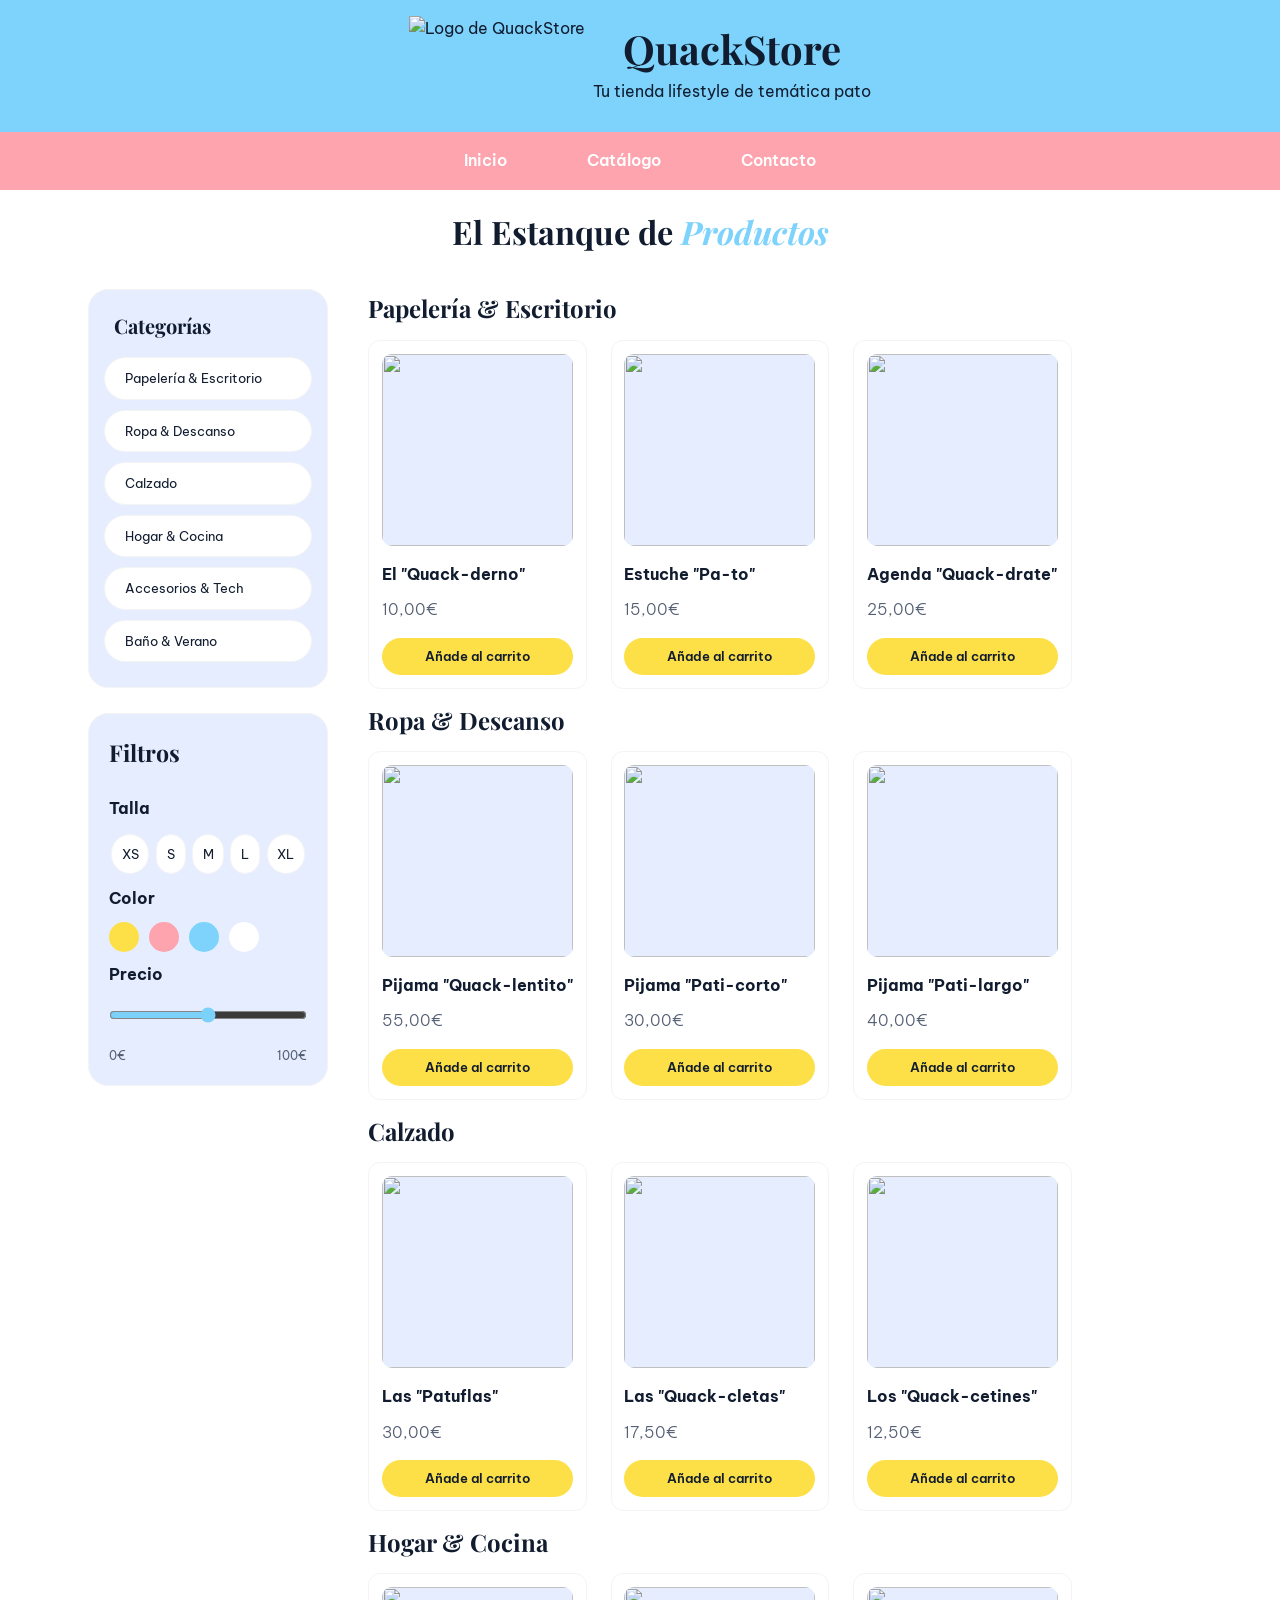
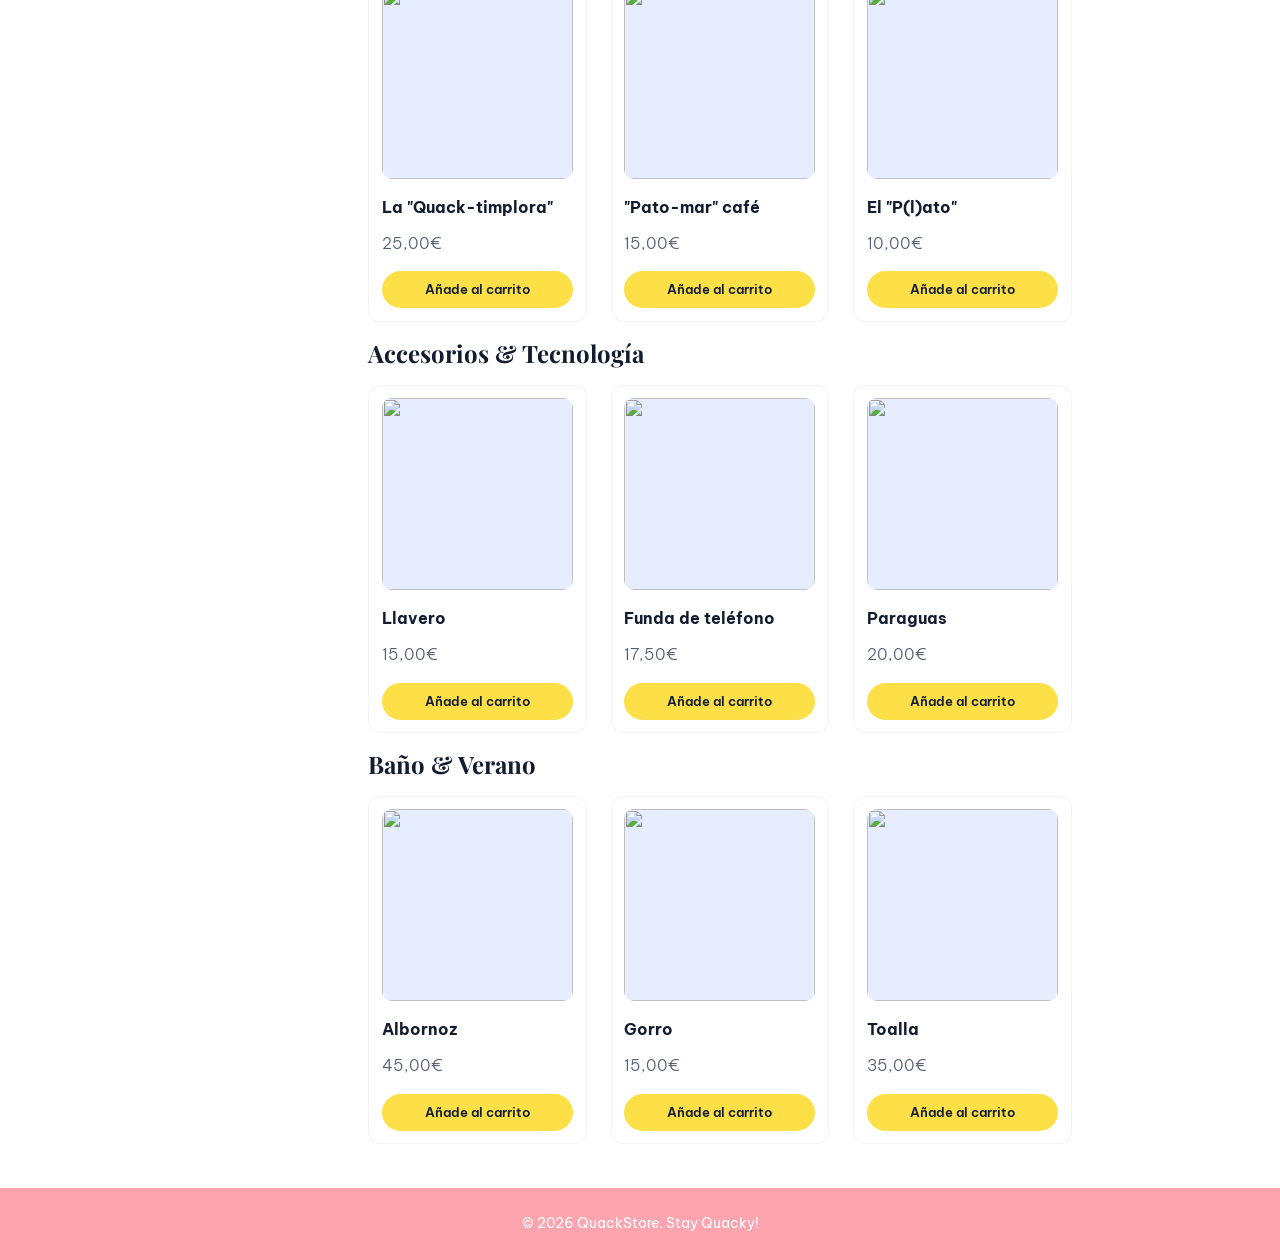
==== catalogue.html @ 1ea754ec "Catálogo definitivo Catálogo ya actualizado" ====
<!DOCTYPE html>
<html lang="en">
<head>
    <meta charset="UTF-8">
    <meta name="viewport" content="width=device-width, initial-scale=1.0">

    <link rel="stylesheet" href="catalogue.css">

    <link rel="preconnect" href="https://fonts.googleapis.com">
    <link rel="preconnect" href="https://fonts.gstatic.com" crossorigin>
    <link href="https://fonts.googleapis.com/css2?family=Be+Vietnam+Pro:ital,wght@0,400;0,500;0,600;0,700;1,400&family=Playfair+Display:ital,wght@0,600;0,700;1,400;1,600&display=swap" rel="stylesheet">

    <title>Catálogo</title>
</head>

<body>

    <header>
        <div class="header-contenido">
            <img src="img/logo_QS_SF.png" alt="Logo de QuackStore" class="logo">
            <div class="texto-header">
                <h1>QuackStore</h1>
                <p>Tu tienda lifestyle de temática pato</p>
            </div>
        </div>
        <nav>
            <ul>
                <li><a href="#">Inicio</a></li>
                <li><a href="#">Catálogo</a></li>
                <li><a href="#">Contacto</a></li>
            </ul>
        </nav>
    </header>

    <section class="page-title">
            <h1>El Estanque de <span>Productos</span></h1>
    </section>

    <main>

        <aside class="sidebar">

            <section class="container-catalogue">
                <h2>Categorías</h2>
                <ul class="categories">
                    <li>Papelería & Escritorio</li>
                    <li>Ropa & Descanso</li>
                    <li>Calzado</li>
                    <li>Hogar & Cocina</li>
                    <li>Accesorios & Tech</li>
                    <li>Baño & Verano</li>
                </ul>
            </section>

            <section class="container-filter">
                <h2>Filtros</h2>
                <ul class="filter">
                    <li>
                        <h3>Talla</h3>
                        <ul class="size">
                            <li>XS</li>
                            <li>S</li>
                            <li>M</li>
                            <li>L</li>
                            <li>XL</li>
                        </ul>
                    </li>

                    <li>
                        <h3>Color</h3>
                        <ul class="colors">
                            <span class="yellow"></span>
                            <span class="pink"></span>
                            <span class="blue"></span>
                            <span class="white"></span>
                        </ul>
                    </li>

                    <li>
                        <h3>Precio</h3>
                        <input type="range" min="0" max="100" value="50" class="price-slider">
                        <p class="price-range">
                            <span>0€</span>
                            <span>100€</span>
                        </p>
                    </li>
                </ul>

            </section>
        </aside>

        <section class="catalogue">
                        
            <h2 class="category-title">Papelería & Escritorio</h2>
            <section class="category-block">
                    
                <section class="card">
                    <section class="card-image">
                        <span class="badge">En Stock</span>
                        <button class="wishlist-btn">♡</button>
                        <img src="img/nb.pato.png" class="card-image">
                    </section>
                    <h4>El "Quack-derno"</h4>
                    <p class="price">10,00€</p>
                    <button class="add-cart">Añade al carrito</button>
                </section>

                <section class="card">
                    <section class="card-image">
                        <span class="badge">En Stock</span>
                        <button class="wishlist-btn">♡</button>
                        <img src="img/case.stmp.png" class="card-image">
                    </section>
                    <h4>Estuche "Pa-to"</h4>
                    <p class="price">15,00€</p>
                    <button class="add-cart">Añade al carrito</button>
                </section>

                <section class="card">
                    <section class="card-image">
                        <span class="badge">Agotado</span>
                        <button class="wishlist-btn">♡</button>
                        <img src="img/agenda.minipros.png" class="card-image">
                    </section>
                    <h4>Agenda "Quack-drate"</h4>
                    <p class="price">25,00€</p>
                    <button class="add-cart">Añade al carrito</button>
                </section>

            </section>

            <h2 class="category-title">Ropa & Descanso</h2>
            <section class="category-block">

                <section class="card">
                    <section class="card-image">
                        <span class="badge">Forma de Pato</span>
                        <button class="wishlist-btn">♡</button>
                        <img src="img/pijama.pato.png" class="card-image">
                    </section>
                    <h4>Pijama "Quack-lentito"</h4>
                    <p class="price">55,00€</p>
                    <button class="add-cart">Añade al carrito</button>
                </section>

                <section class="card">
                    <section class="card-image">
                        <span class="badge">Forma de Pato</span>
                        <button class="wishlist-btn">♡</button>
                        <img src="img/pijama.stmpr.png" class="card-image">
                    </section>
                    <h4>Pijama "Pati-corto"</h4>
                    <p class="price">30,00€</p>
                    <button class="add-cart">Añade al carrito</button>
                </section>

                <section class="card">
                    <section class="card-image">
                        <span class="badge">Forma de Pato</span>
                        <button class="wishlist-btn">♡</button>
                        <img src="img/pijama.stmp.png" class="card-image">
                    </section>
                    <h4>Pijama "Pati-largo"</h4>
                    <p class="price">40,00€</p>
                    <button class="add-cart">Añade al carrito</button>
                </section>

            </section>

            <h2 class="category-title">Calzado</h2>
            <section class="category-block">
                    
                <section class="card">
                    <section class="card-image">
                        <span class="badge">Forma de Pato</span>
                        <button class="wishlist-btn">♡</button>
                        <img src="img/shoes.pato.png" class="card-image">
                    </section>
                    <h4><a href="producto.html">Las "Patuflas"</a></h4>
                    <p class="price">30,00€</p>
                    <button class="add-cart">Añade al carrito</button>
                </section>

                <section class="card">
                    <section class="card-image">
                        <span class="badge">Forma de Pato</span>
                        <button class="wishlist-btn">♡</button>
                        <img src="img/chancla.blaca.png" class="card-image">
                    </section>
                    <h4>Las "Quack-cletas"</h4>
                    <p class="price">17,50€</p>
                    <button class="add-cart">Añade al carrito</button>
                </section>

                <section class="card">
                    <section class="card-image">
                        <span class="badge">Forma de Pato</span>
                        <button class="wishlist-btn">♡</button>
                        <img src="img/shoks.stmp.png" class="card-image">
                    </section>
                    <h4>Los "Quack-cetines"</h4>
                    <p class="price">12,50€</p>
                    <button class="add-cart">Añade al carrito</button>
                </section>

            </section>

            <h2 class="category-title">Hogar & Cocina</h2>
            <section class="category-block">
                    
                <section class="card">
                        <section class="card-image">
                            <span class="badge">Forma de Pato</span>
                            <button class="wishlist-btn">♡</button>
                            <img src="img/botella.stmpros.png" class="card-image">
                        </section>
                        <h4>La "Quack-timplora"</h4>
                        <p class="price">25,00€</p>
                        <button class="add-cart">Añade al carrito</button>
                </section>

                <section class="card">
                        <section class="card-image">
                            <span class="badge">Forma de Pato</span>
                            <button class="wishlist-btn">♡</button>
                            <img src="img/mug.stmp.png" class="card-image">
                        </section>
                        <h4>"Pato-mar" café</h4>
                        <p class="price">15,00€</p>
                        <button class="add-cart">Añade al carrito</button>
                </section>

                <section class="card">
                        <section class="card-image">
                            <span class="badge">Forma de Pato</span>
                            <button class="wishlist-btn">♡</button>
                            <img src="img/plato.stpm.yel.png" class="card-image">
                        </section>
                        <h4>El "P(l)ato"</h4>
                        <p class="price">10,00€</p>
                        <button class="add-cart">Añade al carrito</button>
                </section>

            </section>

            <h2 class="category-title">Accesorios & Tecnología</h2>
            <section class="category-block">
                    
                <section class="card">
                    <section class="card-image">
                        <span class="badge">Forma de Pato</span>
                        <button class="wishlist-btn">♡</button>
                        <img src="img/llavero.png" class="card-image">
                    </section>
                    <h4>Llavero</h4>
                    <p class="price">15,00€</p>
                    <button class="add-cart">Añade al carrito</button>
                </section>

                <section class="card">
                    <section class="card-image">
                        <span class="badge">Forma de Pato</span>
                        <button class="wishlist-btn">♡</button>
                        <img src="img/pcover.stmp.png" class="card-image">
                    </section>
                    <h4>Funda de teléfono</h4>
                    <p class="price">17,50€</p>
                    <button class="add-cart">Añade al carrito</button>
                </section>

                <section class="card">
                    <section class="card-image">
                        <span class="badge">Forma de Pato</span>
                        <button class="wishlist-btn">♡</button>
                        <img src="img/paraguas.stmp.png" class="card-image">
                    </section>
                    <h4>Paraguas</h4>
                    <p class="price">20,00€</p>
                    <button class="add-cart">Añade al carrito</button>
                </section>
                
            </section>

            <h2 class="category-title">Baño & Verano</h2>
            <section class="category-block">
                    
                <section class="card">
                    <section class="card-image">
                        <span class="badge">Forma de Pato</span>
                        <button class="wishlist-btn">♡</button>
                        <img src="img/albornoz.stmp.png" class="card-image">
                    </section>
                    <h4>Albornoz</h4>
                    <p class="price">45,00€</p>
                    <button class="add-cart">Añade al carrito</button>
                </section>

                <section class="card">
                    <section class="card-image">
                        <span class="badge">Forma de Pato</span>
                        <button class="wishlist-btn">♡</button>
                        <img src="img/hatpato.png" class="card-image">
                    </section>
                    <h4>Gorro</h4>
                    <p class="price">15,00€</p>
                    <button class="add-cart">Añade al carrito</button>
                </section>

                <section class="card">
                    <section class="card-image">
                        <span class="badge">Forma de Pato</span>
                        <button class="wishlist-btn">♡</button>
                        <img src="img/toalla.png" class="card-image">
                    </section>
                    <h4>Toalla</h4>
                    <p class="price">35,00€</p>
                    <button class="add-cart">Añade al carrito</button>
                </section>
    
            </section>

        </section>
    </main>

    <footer>
        <p>© 2026 QuackStore. Stay Quacky!</p>
    </footer>

</body>
</html>
---- catalogue.css ----
*{
    margin: 0;
    padding: 0;
    box-sizing: border-box;
}

:root{
    --primary: #fde047;
    --primary-border: #897700;         
    --secondary-pink: #fda4af;
    --secondary-pink-border:#571C27;
    --secondary-blue: #7dd3fc;
    --secondary-blue-border: #006686;
    --neutral-navy: #111C2F;  
    --slider: #7BD1FA;
    --price-tag: #545F73;  
    --background: #ffffff;
    --third-blue: #E5EDFF;
    --border-color: #f4f4f5;
}

body{
    font-family: 'Be Vietnam Pro', sans-serif;
    background-color: var(--background);
    color: var(--neutral-navy);
    line-height: 1.6;
    min-height: 100vh;
    display: flex;
    flex-direction: column;
    margin: 0;
    padding: 0;
}

/* Header y footer*/

h1, h2, h3 {
    font-family: 'Playfair Display', serif;
}

header {
    background-color: var(--secondary-blue); 
    text-align: center;
}

.header-contenido {
    display: flex;
    align-items: center;     
    justify-content: center; 
    gap: 8px;  
    padding: 1rem 0.5rem;             
}

.texto-header {
    text-align: center;
}

.texto-header h1 {
    font-size: 2.5rem;
    line-height: 1.1;
    margin: 0;
    color: var(--neutral-navy);
}

.texto-header p {
    font-size: 1rem;
    color: var(--neutral-navy);
    margin-top: 0.5rem;
}

.linea-pato {
    display: flex;
    justify-content: center;
    align-items: baseline;   
    gap: 1px;            
}

.logo {
    height: 100px;
    width: auto;
}

header h1 {
    font-size: 2.5rem;
    color: var(--neutral-navy);
    margin: 0;
}

nav {
    background-color: var(--secondary-pink);
    width: auto;
}

nav ul {
    list-style: none;
    display: flex;
    flex-direction: row;
    flex-wrap: wrap;
    justify-content: center; 
    align-items: center;
    gap: 5rem;
    padding: 1rem 0;
    margin: 0;
}

nav ul li {
    margin: 0;
}

nav ul li a {
    color: var(--background); 
    text-decoration: none;
    font-weight: 600;
}

nav ul li a:hover {
    color: var(--primary-dark);
}

main {
    padding: 2rem 1rem;
    flex: 1;
}

footer {
    background-color: var(--secondary-pink);
    color: var(--background);
    text-align: center;
    padding: 1.5rem;
    font-size: 0.9rem;
}


/* Main */

main{
    font-family: 'Be Vietnam Pro', sans-serif;
    max-width: 1200px;
    margin: 0 auto;
    padding: 2rem 1.5rem;
    display: flex;
    flex-direction: row;
    align-items: flex-start;
    flex: 1;
    gap: 2.5rem;
    width: 90%;
}

.page-title{
    width: 100%;    
    font-size: 1.35rem;
    margin-top: 1rem;
    text-align: center;
    justify-content: center;
    font-family: 'Playfair Display', serif;
    color: var(--neutral-navy);
    flex-shrink: 1;
}

.page-title span{
    color: var(--secondary-blue);
    font-style: italic;
    font-weight: 50px;
    flex-shrink: 1;
}

/* Main content (product display) */

.catalogue{
    font-family: 'Be Vietnam Pro', sans-serif;
    display: flex;
    flex-direction: column;
    align-items: center;
    text-align: left;
    max-width: fit-content;
    width: 1500px;
    flex: 1;
}

.category-block{
    display: grid;
    grid-template-columns: repeat(3, 1fr);
    align-items: space-between;
    grid-gap: 2%;
    flex-shrink: 1;
    width: 100%;
}

/* Sidebar */

.sidebar{
    width: fit-content;
    max-width: 240px; 
    flex-shrink: 0;
    display: flex;
    flex-direction: column;
    align-items: center;
}

/* Catalogue (categories) */

.container-catalogue{
    background-color: var(--third-blue);
    display: flex;
    flex-direction: column;
    width: 100%;
    justify-content: left;
    flex-shrink: 1;
    border-radius: 20px;
    border: 1px solid var(--border-color);
}

.container-catalogue h2{
    font-family: 'Playfair Display', serif;
    color: var(--neutral-navy);
    font-size: 1.25rem;
    margin-left: 25px;
    margin-top: 20px;
    text-align: left;
    flex-shrink: 1;
}

.categories{
    list-style: none;
    display: flex;
    flex-direction: column;
    gap: 10px;
    margin-top: 15px;
    margin-bottom: 25px;
    flex-shrink: 1;
}

.categories li{
    font-size: 0.8rem;
    background-color: var(--background);
    cursor: pointer;
    border: 1px solid var(--border-color);
    border-radius: 30px;
    height: auto;
    margin-left: 15px;
    margin-right: 15px;
    padding: 10px;
    padding-left: 20px;
    flex-shrink: 1;
}

.categories li:hover{
    background-color: var(--primary);
    font-weight: 600;
}

/* Filtros */

.container-filter{
    font-family: 'Be Vietnam Pro';
    background-color: var(--third-blue);
    list-style: none;
    display: flex;
    flex-direction: column;
    width: 100%;
    justify-content: left;
    margin-top: 25px;
    flex-shrink: 1;
    border-radius: 20px;
    border: 1px solid var(--border-color);
    padding: 20px;
}

.container-filter h2{
    font-family: 'Playfair Display', serif;
    color: var(--neutral-navy);
    font-size: 1.45rem;
    text-align: left;
    margin-bottom: 15px;
    flex-shrink: 1;
}

.container-filter ul{
    list-style: none;
    flex-shrink: 1;
}

.container-filter h3{
    font-family: 'Be Vietnam Pro', sans-serif;
    color: var(--neutral-navy);
    font-size: 1rem;
    text-align: left;
    padding-top: 10px;
    padding-bottom: 10px;
    flex-shrink: 1;
}

.size{
    cursor: pointer;
    display: flex;
    flex-direction: row;
    justify-content: center;
    align-items: center;
    align-items: space-between;
    padding: 1%;
    gap: 0.4rem;
    flex-shrink: 1;
}

.size li{
    font-size: 0.8rem;
    background-color: var(--background);
    cursor: pointer;
    border: 1px solid var(--border-color);
    padding: 0.3rem 0.6rem;
    border-radius: 40px;
    width: 40px;
    height: 40px;
    display: flex;
    justify-content: center;
    align-items: center;
    flex-shrink: 1;
}

.size li:hover{
    background-color: var(--primary);
    font-weight: 600;
}

/* Color */

.colors{
    cursor: pointer;
    display: flex;
    flex-direction: row;
    justify-content: left;
    align-items: center;
    gap: 10px;
    border-color: var(--background);
    flex-shrink: 1;
}

.yellow{
    background-color: var(--primary);
    border-radius: 50%;
    width: 30px;
    height: 30px;
    display: inline-block;
}
.yellow:hover{
    border-color: var(--primary-border);
}

.pink{
    background-color: var(--secondary-pink);
    border-radius: 50%;
    width: 30px;
    height: 30px;
    display: inline-block;
}
.pink:hover{
    border-color: var(--secondary-pink-border);
}

.blue{
    background-color: var(--secondary-blue);
    border-radius: 50%;
    width: 30px;
    height: 30px;
    display: inline-block;
}
.blue:hover{
    border-color: var(--secondary-blue-border);
}

.white{
    background-color: var(--background);
    border-radius: 50%;
    width: 30px;
    height: 30px;
    display: inline-block;
}
.white:hover:hover{
    border-color: var(--border-color);
}

/* Precio */

.price-slider{
    width: 100%;
    padding: 10px;
    accent-color: var(--slider);
    align-items: center;
    justify-content: center;   
}

.price-range{
    display: flex;
    justify-content: space-between;
    font-size: 0.75rem;
    color: var(--price-tag);
    padding-top: 5px;
}

/* Catálogo (product cards) */

.category-title{
    font-family: 'Playfair Display', serif;
    color: var(--neutral-navy);
    font-size: 1.5rem;
    display: block;
    inline-size: 100%;
    text-align: left;
    flex-shrink: 1;
}

.category-block{
    display: grid;
    grid-template-columns: repeat(3, 1fr);
    gap: 1.5rem;
    align-items: space-around;
    width: 100%;
    align-items: center;
    flex-shrink: 1;
    margin-top: 0.75rem;
    margin-bottom: 0.75rem;
    flex: 1;
}

.card{
    background-color: var(--background);
    border: 1px solid var(--border-color);
    border-radius: 12px;
    padding: 0.8rem;
    width: 100%;
    min-width: 75px;
    height: auto;
    display: flex;
    flex-direction: column;
    justify-content: space-evenly;
    flex-shrink: 1;
}

.card-image{
    position: relative;
    width: 100%;
    height: 12rem;
    margin-bottom: 1rem;
    border-radius: 10px;
    align-items: center;
}

.card-image img{
    position: relative;
    width: 100%;
    height: 12rem;
    margin-bottom: 1rem;
    background-color: var(--third-blue);
    border-radius: 10px;
    align-items: center;
}

.wishlist-btn{
    position: absolute;
    top: 10px;
    right: 10px;
    color: var(--neutral-navy);
    background-color: var(--background);
    border: none;
    border-radius: 50%;
    width: 30px;
    height: 30px;
    display: flex;
    justify-content: center;
    align-items: center;
    cursor: pointer;
}

.wishlist-btn:hover{
    color: var(--secondary-pink-border);
    background-color: var(--secondary-pink);
}

.card h4{
    font-family: 'Be Vietnam Pro', sans-serif;
    color: var(--neutral-navy);
    text-align: left;
    padding-bottom: 10px;
}

.card h4 a{
    text-decoration: none;
    color: var(--neutral-navy)
}

.price{
    font-family: 'Be Vietnam Pro', sans-serif;
    color: var(--price-tag);
    text-align: left;
    font-weight: 300;
    padding-bottom: 5px;
}

.add-cart{
    font-family: 'Be Vietnam Pro', sans-serif;
    font-weight: 600;
    background-color: var(--primary);
    color: var(--neutral-navy);
    border: none;
    border-radius: 20px;
    padding: 10px;
    margin-top: 10px;
    cursor: pointer;
}

.badge{
    position: absolute;
    bottom: 10px;
    left: 10px;
    background-color: var(--background);
    color: var(--neutral-navy);
    padding: 0.2rem 0.5rem;
    font-family: 'Be Vietnam Pro', sans-serif;
    font-size: 0.65rem;
    border-radius: 3px;
    font-weight: 500;
}

/* Cambio de la página cuando se reduce el tamaño, para evitar deformaciones */

@media (max-width: 1131px) {
    /* Cambio de los productos */
    .category-block {
        grid-template-columns: repeat(2, 1fr); 
        gap: 1rem;
    }

}

@media (max-width: 858px) {
    /* Cambio de los productos */
    .category-block {
        grid-template-columns: 1fr;
    }
}

@media (max-width: 768px) {
    /* Cambiamos la orientación principal verticalmente */
    main {
        flex-direction: column;
        width: 95%;
        padding: 1rem 0.5rem;
        gap: 1.5rem;
    }

    /* El sidebar ahora ocupa todo el ancho arriba del catálogo */
    .sidebar{
        max-width: 100%;
        width: 100%;
        max-height: auto;
        height: 100%;
    }

    /* Ajuste visual para no ocupar tanto espacio vertical en móviles */
    .container-catalogue,
    .container-filter {
        margin-top: 10px;
        height: auto;
    }

    .container-catalogue h2 {
        font-size: medium;
    }

    .container-filter h2 {
        font-size: x-large;
    }

    /* Convertimos la lista de categorías en botones horizontales desplazables */
    .categories {
        flex-direction: row;
        flex-wrap: wrap;
        gap: 8px;
    }

    .categories li {
        margin: 1;
        padding: 6px 14px;
    }

    .size{
        margin: 0;
        padding: 0;
        justify-content: left;
    }

    /* Reducimos el catálogo a 1 o 2 columnas en móvil en vez de 3 */
    .category-block {
        grid-template-columns: repeat(2, 1fr); 
        gap: 1rem;
        width: 50% 50%;
    }
}

@media (max-width: 480px) {
    /* Para pantallas muy pequeñas (smartphones), 1 sola columna */
    .category-block {
        grid-template-columns: 1fr;
    }
}
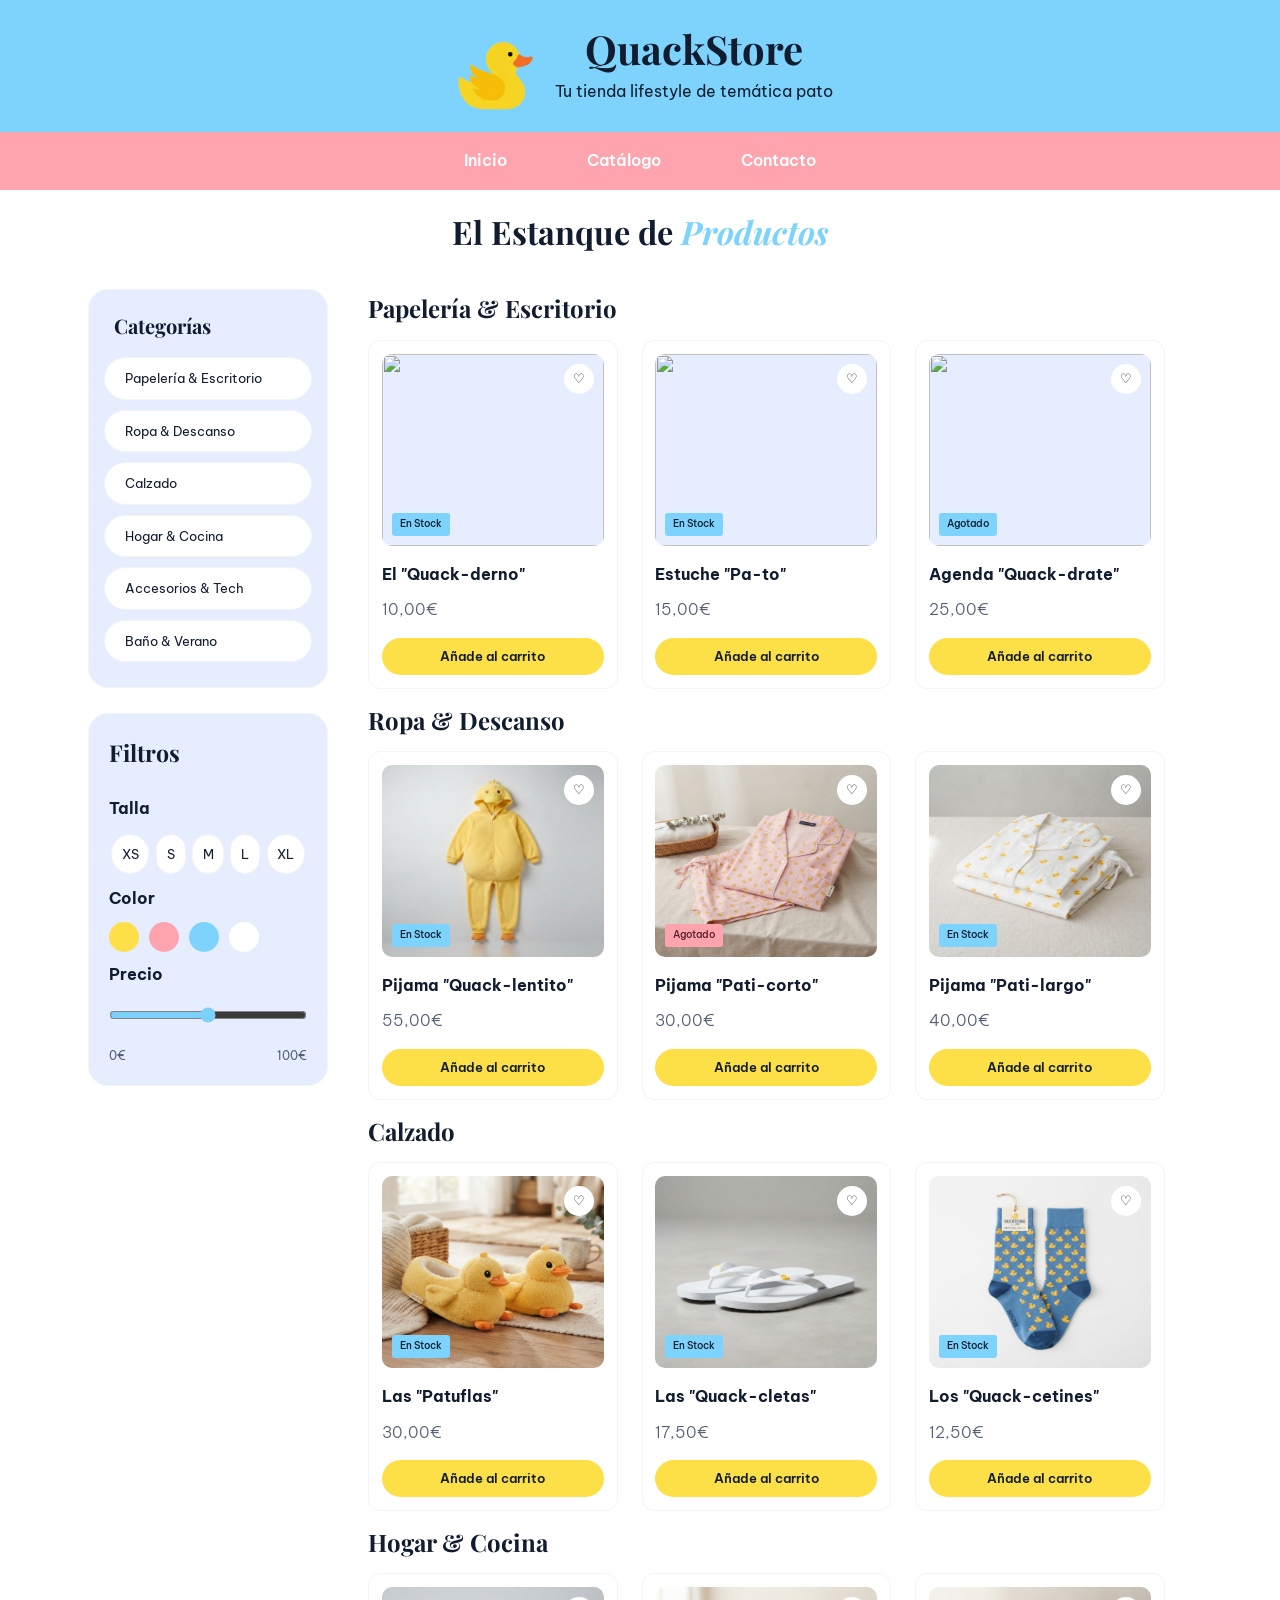
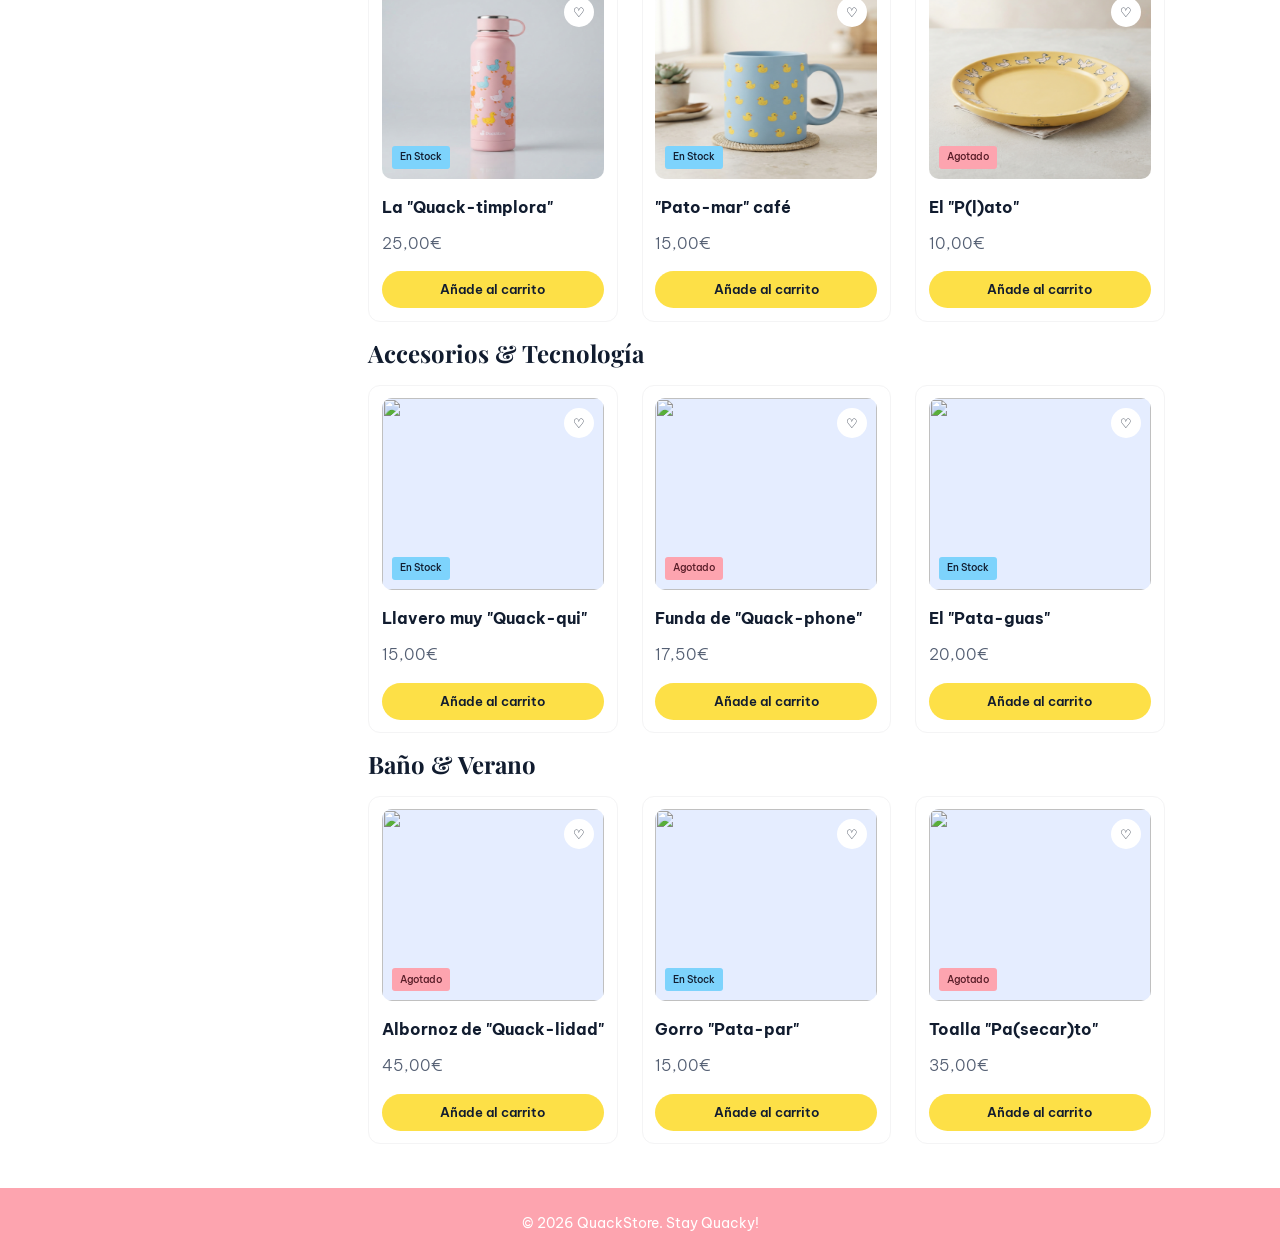
==== commit 789ad550: "catálogo final" ====
--- a/catalogue.html
+++ b/catalogue.html
@@ -17,7 +17,7 @@
 
     <header>
         <div class="header-contenido">
-            <img src="img/logo_QS_SF.png" alt="Logo de QuackStore" class="logo">
+            <img src="logo_QS_SF.png" alt="Logo de QuackStore" class="logo">
             <div class="texto-header">
                 <h1>QuackStore</h1>
                 <p>Tu tienda lifestyle de temática pato</p>
@@ -25,9 +25,9 @@
         </div>
         <nav>
             <ul>
-                <li><a href="#">Inicio</a></li>
-                <li><a href="#">Catálogo</a></li>
-                <li><a href="#">Contacto</a></li>
+                <li><a href="landing_page.html">Inicio</a></li>
+                <li><a href="catalogue.html">Catálogo</a></li>
+                <li><a href="pagina_contacto.html">Contacto</a></li>
             </ul>
         </nav>
     </header>
@@ -98,7 +98,7 @@
                     <section class="card-image">
                         <span class="badge">En Stock</span>
                         <button class="wishlist-btn">♡</button>
-                        <img src="img/nb.pato.png" class="card-image">
+                        <img src="img.cat/Papelería y escritorio/nb.pato.png" class="card-image">
                     </section>
                     <h4>El "Quack-derno"</h4>
                     <p class="price">10,00€</p>
@@ -109,7 +109,7 @@
                     <section class="card-image">
                         <span class="badge">En Stock</span>
                         <button class="wishlist-btn">♡</button>
-                        <img src="img/case.stmp.png" class="card-image">
+                        <img src="img.cat/Papelería y escritorio/case.stmp.png" class="card-image">
                     </section>
                     <h4>Estuche "Pa-to"</h4>
                     <p class="price">15,00€</p>
@@ -120,7 +120,7 @@
                     <section class="card-image">
                         <span class="badge">Agotado</span>
                         <button class="wishlist-btn">♡</button>
-                        <img src="img/agenda.minipros.png" class="card-image">
+                        <img src="img.cat/Papelería y escritorio/agenda.minipros.png" class="card-image">
                     </section>
                     <h4>Agenda "Quack-drate"</h4>
                     <p class="price">25,00€</p>
@@ -134,9 +134,9 @@
 
                 <section class="card">
                     <section class="card-image">
-                        <span class="badge">Forma de Pato</span>
-                        <button class="wishlist-btn">♡</button>
-                        <img src="img/pijama.pato.png" class="card-image">
+                        <span class="badge">En Stock</span>
+                        <button class="wishlist-btn">♡</button>
+                        <img src="img.cat/Ropa y descanso/pijama.pato.png" class="card-image">
                     </section>
                     <h4>Pijama "Quack-lentito"</h4>
                     <p class="price">55,00€</p>
@@ -145,9 +145,9 @@
 
                 <section class="card">
                     <section class="card-image">
-                        <span class="badge">Forma de Pato</span>
-                        <button class="wishlist-btn">♡</button>
-                        <img src="img/pijama.stmpr.png" class="card-image">
+                        <span class="badge_not">Agotado</span>
+                        <button class="wishlist-btn">♡</button>
+                        <img src="img.cat/Ropa y descanso/pijama.stmpr.png" class="card-image">
                     </section>
                     <h4>Pijama "Pati-corto"</h4>
                     <p class="price">30,00€</p>
@@ -156,9 +156,9 @@
 
                 <section class="card">
                     <section class="card-image">
-                        <span class="badge">Forma de Pato</span>
-                        <button class="wishlist-btn">♡</button>
-                        <img src="img/pijama.stmp.png" class="card-image">
+                        <span class="badge">En Stock</span>
+                        <button class="wishlist-btn">♡</button>
+                        <img src="img.cat/Ropa y descanso/pijama.stmp.png" class="card-image">
                     </section>
                     <h4>Pijama "Pati-largo"</h4>
                     <p class="price">40,00€</p>
@@ -172,9 +172,9 @@
                     
                 <section class="card">
                     <section class="card-image">
-                        <span class="badge">Forma de Pato</span>
-                        <button class="wishlist-btn">♡</button>
-                        <img src="img/shoes.pato.png" class="card-image">
+                        <span class="badge">En Stock</span>
+                        <button class="wishlist-btn">♡</button>
+                        <img src="img.cat/Calzado/shoes.pato.png" class="card-image">
                     </section>
                     <h4><a href="producto.html">Las "Patuflas"</a></h4>
                     <p class="price">30,00€</p>
@@ -183,9 +183,9 @@
 
                 <section class="card">
                     <section class="card-image">
-                        <span class="badge">Forma de Pato</span>
-                        <button class="wishlist-btn">♡</button>
-                        <img src="img/chancla.blaca.png" class="card-image">
+                        <span class="badge">En Stock</span>
+                        <button class="wishlist-btn">♡</button>
+                        <img src="img.cat/Calzado/chancla.blaca.png" class="card-image">
                     </section>
                     <h4>Las "Quack-cletas"</h4>
                     <p class="price">17,50€</p>
@@ -194,9 +194,9 @@
 
                 <section class="card">
                     <section class="card-image">
-                        <span class="badge">Forma de Pato</span>
-                        <button class="wishlist-btn">♡</button>
-                        <img src="img/shoks.stmp.png" class="card-image">
+                        <span class="badge">En Stock</span>
+                        <button class="wishlist-btn">♡</button>
+                        <img src="img.cat/Calzado/shoks.stmp.png" class="card-image">
                     </section>
                     <h4>Los "Quack-cetines"</h4>
                     <p class="price">12,50€</p>
@@ -210,9 +210,9 @@
                     
                 <section class="card">
                         <section class="card-image">
-                            <span class="badge">Forma de Pato</span>
+                            <span class="badge">En Stock</span>
                             <button class="wishlist-btn">♡</button>
-                            <img src="img/botella.stmpros.png" class="card-image">
+                            <img src="img.cat/Hogar y cocina/botella.stmpros.png" class="card-image">
                         </section>
                         <h4>La "Quack-timplora"</h4>
                         <p class="price">25,00€</p>
@@ -221,9 +221,9 @@
 
                 <section class="card">
                         <section class="card-image">
-                            <span class="badge">Forma de Pato</span>
+                            <span class="badge">En Stock</span>
                             <button class="wishlist-btn">♡</button>
-                            <img src="img/mug.stmp.png" class="card-image">
+                            <img src="img.cat/Hogar y cocina/mug.stmp.png" class="card-image">
                         </section>
                         <h4>"Pato-mar" café</h4>
                         <p class="price">15,00€</p>
@@ -232,9 +232,9 @@
 
                 <section class="card">
                         <section class="card-image">
-                            <span class="badge">Forma de Pato</span>
+                            <span class="badge_not">Agotado</span>
                             <button class="wishlist-btn">♡</button>
-                            <img src="img/plato.stpm.yel.png" class="card-image">
+                            <img src="img.cat/Hogar y cocina/plato.stpm.yel.png" class="card-image">
                         </section>
                         <h4>El "P(l)ato"</h4>
                         <p class="price">10,00€</p>
@@ -248,33 +248,33 @@
                     
                 <section class="card">
                     <section class="card-image">
-                        <span class="badge">Forma de Pato</span>
-                        <button class="wishlist-btn">♡</button>
-                        <img src="img/llavero.png" class="card-image">
-                    </section>
-                    <h4>Llavero</h4>
+                        <span class="badge">En Stock</span>
+                        <button class="wishlist-btn">♡</button>
+                        <img src="img.cat/Accesorios y tecnología/llavero.png" class="card-image">
+                    </section>
+                    <h4>Llavero muy "Quack-qui"</h4>
                     <p class="price">15,00€</p>
                     <button class="add-cart">Añade al carrito</button>
                 </section>
 
                 <section class="card">
                     <section class="card-image">
-                        <span class="badge">Forma de Pato</span>
-                        <button class="wishlist-btn">♡</button>
-                        <img src="img/pcover.stmp.png" class="card-image">
-                    </section>
-                    <h4>Funda de teléfono</h4>
+                        <span class="badge_not">Agotado</span>
+                        <button class="wishlist-btn">♡</button>
+                        <img src="img.cat/Accesorios y tecnología/pcover.stmp.png" class="card-image">
+                    </section>
+                    <h4>Funda de "Quack-phone"</h4>
                     <p class="price">17,50€</p>
                     <button class="add-cart">Añade al carrito</button>
                 </section>
 
                 <section class="card">
                     <section class="card-image">
-                        <span class="badge">Forma de Pato</span>
-                        <button class="wishlist-btn">♡</button>
-                        <img src="img/paraguas.stmp.png" class="card-image">
-                    </section>
-                    <h4>Paraguas</h4>
+                        <span class="badge">En Stock</span>
+                        <button class="wishlist-btn">♡</button>
+                        <img src="img.cat/Accesorios y tecnología/paraguas.stmp.png" class="card-image">
+                    </section>
+                    <h4>El "Pata-guas"</h4>
                     <p class="price">20,00€</p>
                     <button class="add-cart">Añade al carrito</button>
                 </section>
@@ -286,33 +286,33 @@
                     
                 <section class="card">
                     <section class="card-image">
-                        <span class="badge">Forma de Pato</span>
-                        <button class="wishlist-btn">♡</button>
-                        <img src="img/albornoz.stmp.png" class="card-image">
-                    </section>
-                    <h4>Albornoz</h4>
+                        <span class="badge_not">Agotado</span>
+                        <button class="wishlist-btn">♡</button>
+                        <img src="img.cat/Baño y verano/albornoz.stmp.png" class="card-image">
+                    </section>
+                    <h4>Albornoz de "Quack-lidad"</h4>
                     <p class="price">45,00€</p>
                     <button class="add-cart">Añade al carrito</button>
                 </section>
 
                 <section class="card">
                     <section class="card-image">
-                        <span class="badge">Forma de Pato</span>
-                        <button class="wishlist-btn">♡</button>
-                        <img src="img/hatpato.png" class="card-image">
-                    </section>
-                    <h4>Gorro</h4>
+                        <span class="badge">En Stock</span>
+                        <button class="wishlist-btn">♡</button>
+                        <img src="img.cat/Baño y verano/hatpato.png" class="card-image">
+                    </section>
+                    <h4>Gorro "Pata-par"</h4>
                     <p class="price">15,00€</p>
                     <button class="add-cart">Añade al carrito</button>
                 </section>
 
                 <section class="card">
                     <section class="card-image">
-                        <span class="badge">Forma de Pato</span>
-                        <button class="wishlist-btn">♡</button>
-                        <img src="img/toalla.png" class="card-image">
-                    </section>
-                    <h4>Toalla</h4>
+                        <span class="badge_not">Agotado</span>
+                        <button class="wishlist-btn">♡</button>
+                        <img src="img.cat/Baño y verano/toalla.png" class="card-image">
+                    </section>
+                    <h4>Toalla "Pa(secar)to"</h4>
                     <p class="price">35,00€</p>
                     <button class="add-cart">Añade al carrito</button>
                 </section>
--- a/catalogue.css
+++ b/catalogue.css
@@ -468,6 +468,7 @@
     justify-content: center;
     align-items: center;
     cursor: pointer;
+    z-index: 2;
 }
 
 .wishlist-btn:hover{
@@ -511,13 +512,28 @@
     position: absolute;
     bottom: 10px;
     left: 10px;
-    background-color: var(--background);
+    background-color: var(--secondary-blue);
     color: var(--neutral-navy);
     padding: 0.2rem 0.5rem;
     font-family: 'Be Vietnam Pro', sans-serif;
     font-size: 0.65rem;
     border-radius: 3px;
     font-weight: 500;
+    z-index: 2;
+}
+
+.badge_not{
+    position: absolute;
+    bottom: 10px;
+    left: 10px;
+    background-color: var(--secondary-pink);
+    color: var(--secondary-pink-border);
+    padding: 0.2rem 0.5rem;
+    font-family: 'Be Vietnam Pro', sans-serif;
+    font-size: 0.65rem;
+    border-radius: 3px;
+    font-weight: 500;
+    z-index: 2;
 }
 
 /* Cambio de la página cuando se reduce el tamaño, para evitar deformaciones */
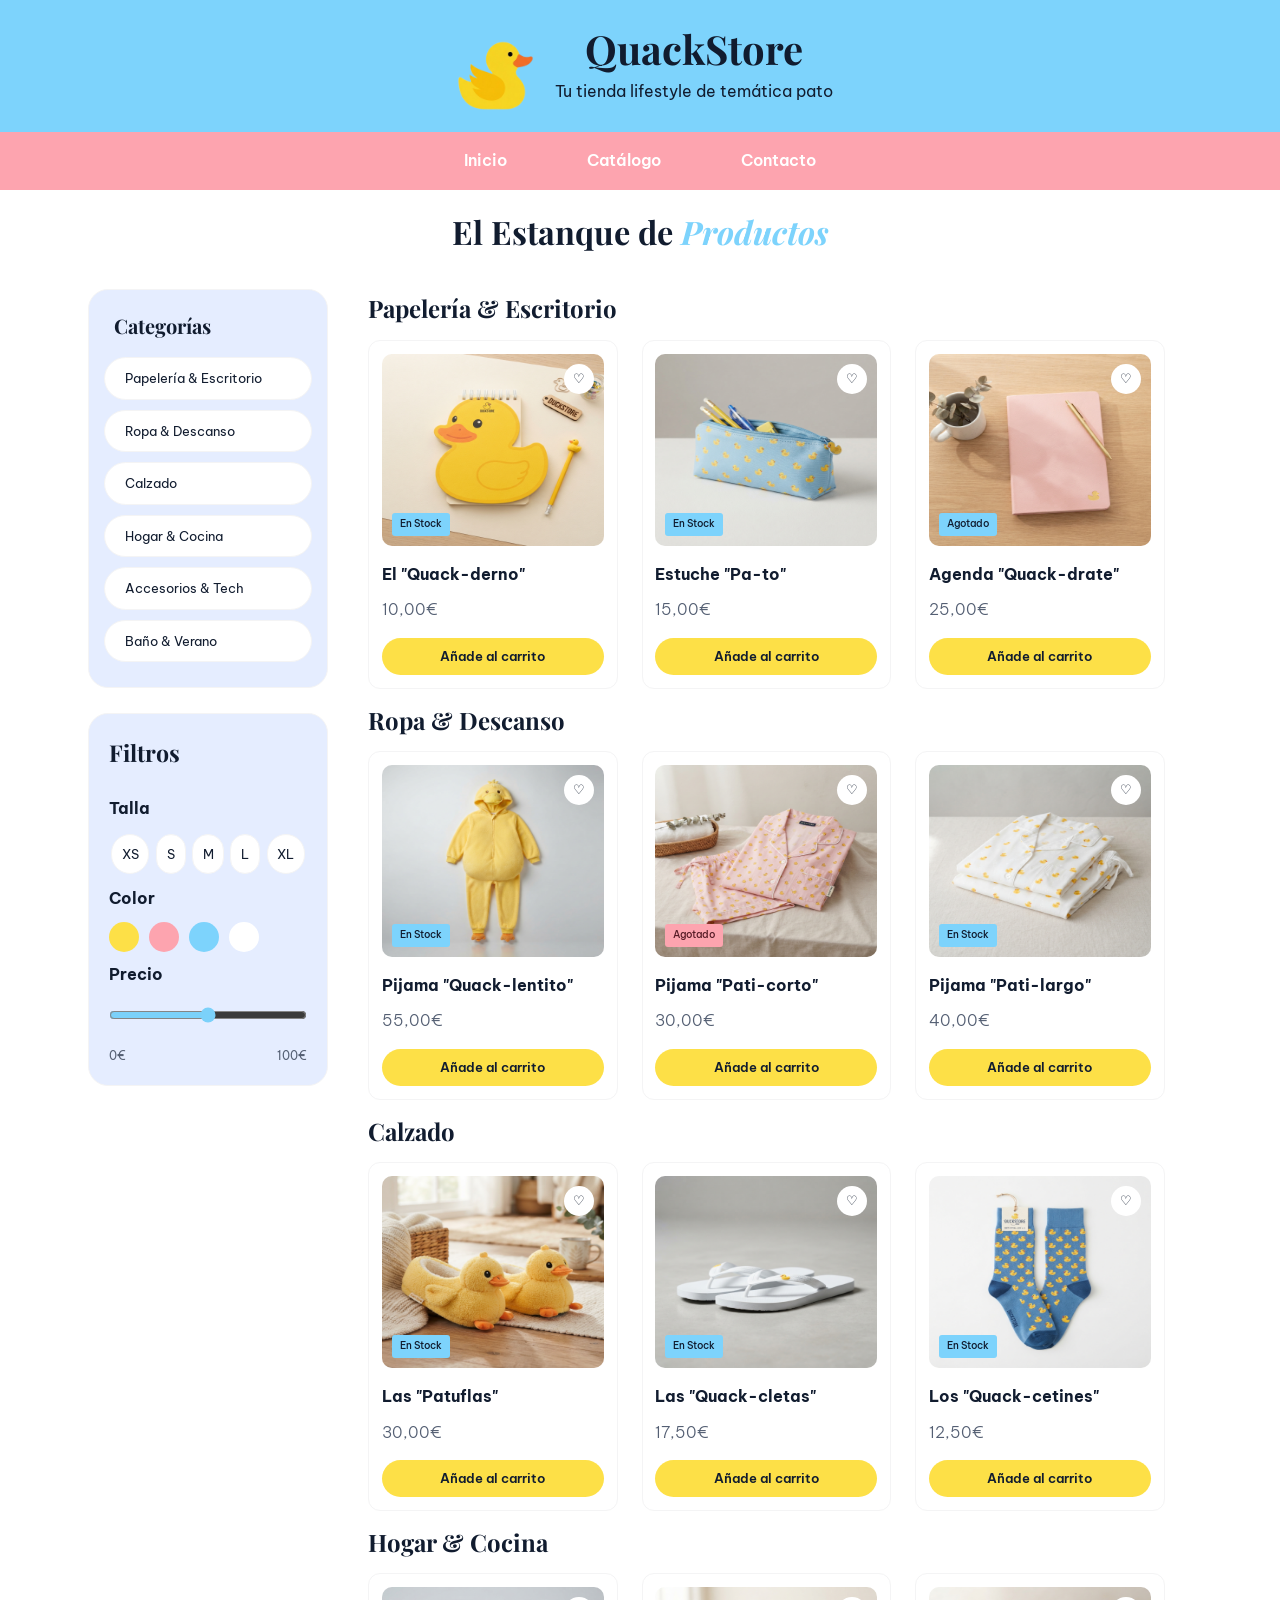
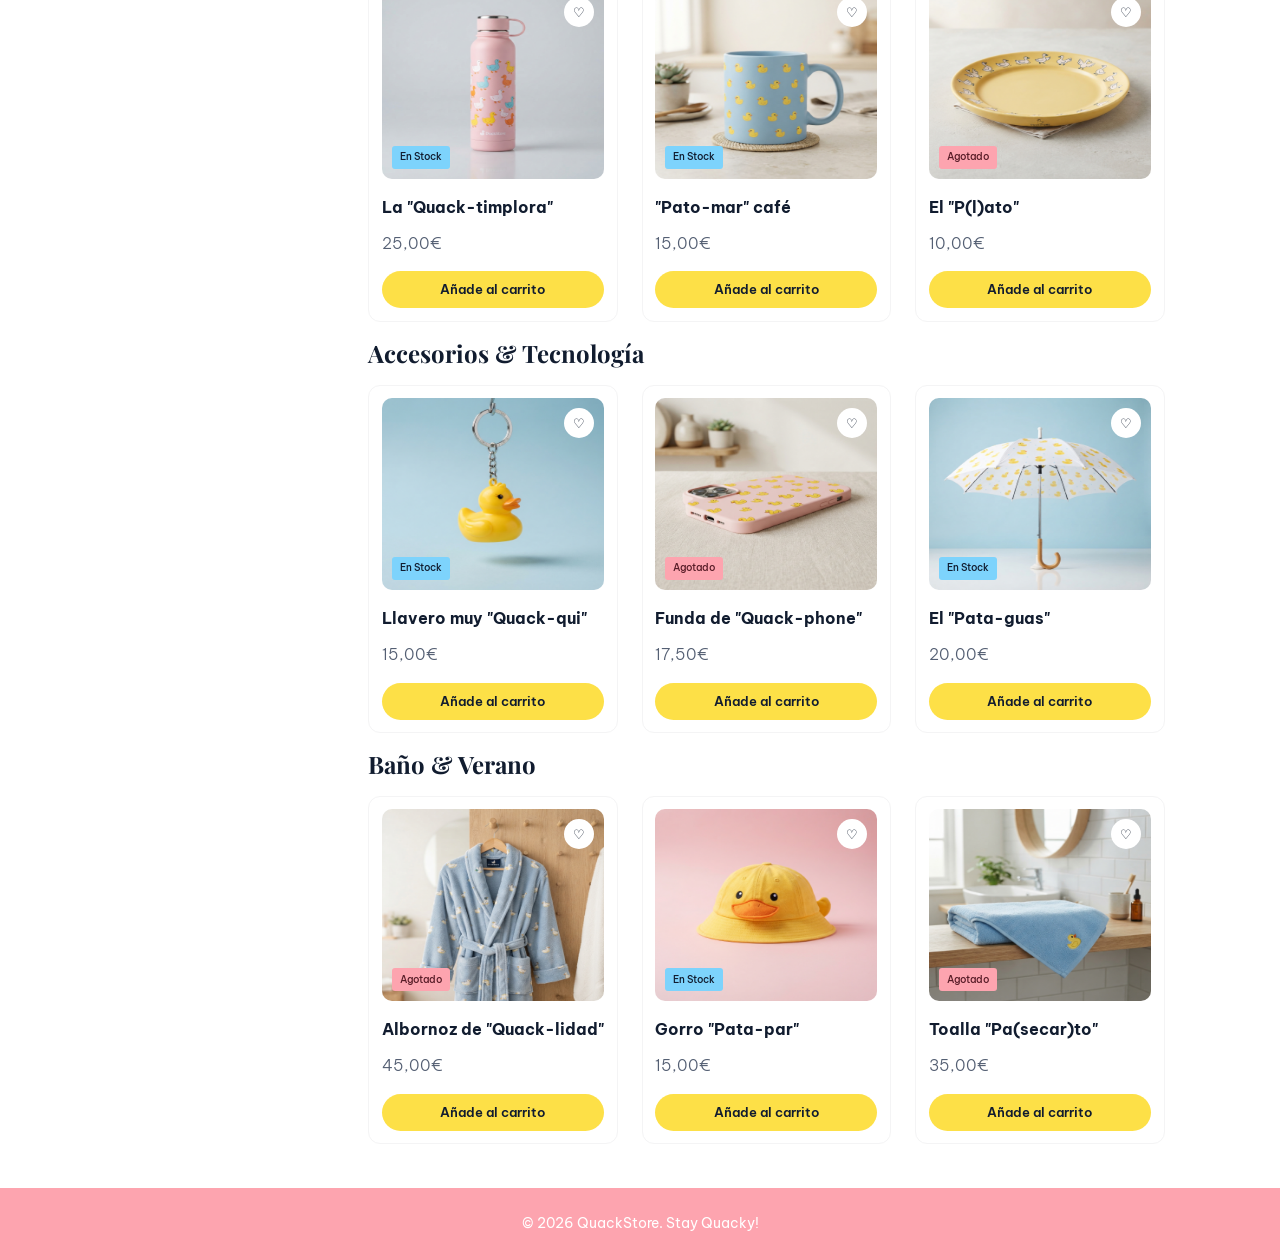
==== commit ff41f9ae: "modificacion codigo de Fabio" ====
--- a/catalogue.html
+++ b/catalogue.html
@@ -1,330 +1,359 @@
-<!DOCTYPE html>
+<!doctype html>
 <html lang="en">
-<head>
-    <meta charset="UTF-8">
-    <meta name="viewport" content="width=device-width, initial-scale=1.0">
-
-    <link rel="stylesheet" href="catalogue.css">
-
-    <link rel="preconnect" href="https://fonts.googleapis.com">
-    <link rel="preconnect" href="https://fonts.gstatic.com" crossorigin>
-    <link href="https://fonts.googleapis.com/css2?family=Be+Vietnam+Pro:ital,wght@0,400;0,500;0,600;0,700;1,400&family=Playfair+Display:ital,wght@0,600;0,700;1,400;1,600&display=swap" rel="stylesheet">
+  <head>
+    <meta charset="UTF-8" />
+    <meta name="viewport" content="width=device-width, initial-scale=1.0" />
+
+    <link rel="stylesheet" href="catalogue.css" />
+
+    <link rel="preconnect" href="https://fonts.googleapis.com" />
+    <link rel="preconnect" href="https://fonts.gstatic.com" crossorigin />
+    <link
+      href="https://fonts.googleapis.com/css2?family=Be+Vietnam+Pro:ital,wght@0,400;0,500;0,600;0,700;1,400&family=Playfair+Display:ital,wght@0,600;0,700;1,400;1,600&display=swap"
+      rel="stylesheet"
+    />
 
     <title>Catálogo</title>
-</head>
-
-<body>
-
+  </head>
+
+  <body>
     <header>
-        <div class="header-contenido">
-            <img src="logo_QS_SF.png" alt="Logo de QuackStore" class="logo">
-            <div class="texto-header">
-                <h1>QuackStore</h1>
-                <p>Tu tienda lifestyle de temática pato</p>
-            </div>
+      <div class="header-contenido">
+        <img src="logo_QS_SF.png" alt="Logo de QuackStore" class="logo" />
+        <div class="texto-header">
+          <h1>QuackStore</h1>
+          <p>Tu tienda lifestyle de temática pato</p>
         </div>
-        <nav>
-            <ul>
-                <li><a href="landing_page.html">Inicio</a></li>
-                <li><a href="catalogue.html">Catálogo</a></li>
-                <li><a href="pagina_contacto.html">Contacto</a></li>
-            </ul>
-        </nav>
+      </div>
+      <nav>
+        <ul>
+          <li><a href="landing_page.html">Inicio</a></li>
+          <li><a href="catalogue.html">Catálogo</a></li>
+          <li><a href="pagina_contacto.html">Contacto</a></li>
+        </ul>
+      </nav>
     </header>
 
     <section class="page-title">
-            <h1>El Estanque de <span>Productos</span></h1>
+      <h1>El Estanque de <span>Productos</span></h1>
     </section>
 
     <main>
-
-        <aside class="sidebar">
-
-            <section class="container-catalogue">
-                <h2>Categorías</h2>
-                <ul class="categories">
-                    <li>Papelería & Escritorio</li>
-                    <li>Ropa & Descanso</li>
-                    <li>Calzado</li>
-                    <li>Hogar & Cocina</li>
-                    <li>Accesorios & Tech</li>
-                    <li>Baño & Verano</li>
-                </ul>
-            </section>
-
-            <section class="container-filter">
-                <h2>Filtros</h2>
-                <ul class="filter">
-                    <li>
-                        <h3>Talla</h3>
-                        <ul class="size">
-                            <li>XS</li>
-                            <li>S</li>
-                            <li>M</li>
-                            <li>L</li>
-                            <li>XL</li>
-                        </ul>
-                    </li>
-
-                    <li>
-                        <h3>Color</h3>
-                        <ul class="colors">
-                            <span class="yellow"></span>
-                            <span class="pink"></span>
-                            <span class="blue"></span>
-                            <span class="white"></span>
-                        </ul>
-                    </li>
-
-                    <li>
-                        <h3>Precio</h3>
-                        <input type="range" min="0" max="100" value="50" class="price-slider">
-                        <p class="price-range">
-                            <span>0€</span>
-                            <span>100€</span>
-                        </p>
-                    </li>
-                </ul>
-
-            </section>
-        </aside>
-
-        <section class="catalogue">
-                        
-            <h2 class="category-title">Papelería & Escritorio</h2>
-            <section class="category-block">
-                    
-                <section class="card">
-                    <section class="card-image">
-                        <span class="badge">En Stock</span>
-                        <button class="wishlist-btn">♡</button>
-                        <img src="img.cat/Papelería y escritorio/nb.pato.png" class="card-image">
-                    </section>
-                    <h4>El "Quack-derno"</h4>
-                    <p class="price">10,00€</p>
-                    <button class="add-cart">Añade al carrito</button>
-                </section>
-
-                <section class="card">
-                    <section class="card-image">
-                        <span class="badge">En Stock</span>
-                        <button class="wishlist-btn">♡</button>
-                        <img src="img.cat/Papelería y escritorio/case.stmp.png" class="card-image">
-                    </section>
-                    <h4>Estuche "Pa-to"</h4>
-                    <p class="price">15,00€</p>
-                    <button class="add-cart">Añade al carrito</button>
-                </section>
-
-                <section class="card">
-                    <section class="card-image">
-                        <span class="badge">Agotado</span>
-                        <button class="wishlist-btn">♡</button>
-                        <img src="img.cat/Papelería y escritorio/agenda.minipros.png" class="card-image">
-                    </section>
-                    <h4>Agenda "Quack-drate"</h4>
-                    <p class="price">25,00€</p>
-                    <button class="add-cart">Añade al carrito</button>
-                </section>
-
-            </section>
-
-            <h2 class="category-title">Ropa & Descanso</h2>
-            <section class="category-block">
-
-                <section class="card">
-                    <section class="card-image">
-                        <span class="badge">En Stock</span>
-                        <button class="wishlist-btn">♡</button>
-                        <img src="img.cat/Ropa y descanso/pijama.pato.png" class="card-image">
-                    </section>
-                    <h4>Pijama "Quack-lentito"</h4>
-                    <p class="price">55,00€</p>
-                    <button class="add-cart">Añade al carrito</button>
-                </section>
-
-                <section class="card">
-                    <section class="card-image">
-                        <span class="badge_not">Agotado</span>
-                        <button class="wishlist-btn">♡</button>
-                        <img src="img.cat/Ropa y descanso/pijama.stmpr.png" class="card-image">
-                    </section>
-                    <h4>Pijama "Pati-corto"</h4>
-                    <p class="price">30,00€</p>
-                    <button class="add-cart">Añade al carrito</button>
-                </section>
-
-                <section class="card">
-                    <section class="card-image">
-                        <span class="badge">En Stock</span>
-                        <button class="wishlist-btn">♡</button>
-                        <img src="img.cat/Ropa y descanso/pijama.stmp.png" class="card-image">
-                    </section>
-                    <h4>Pijama "Pati-largo"</h4>
-                    <p class="price">40,00€</p>
-                    <button class="add-cart">Añade al carrito</button>
-                </section>
-
-            </section>
-
-            <h2 class="category-title">Calzado</h2>
-            <section class="category-block">
-                    
-                <section class="card">
-                    <section class="card-image">
-                        <span class="badge">En Stock</span>
-                        <button class="wishlist-btn">♡</button>
-                        <img src="img.cat/Calzado/shoes.pato.png" class="card-image">
-                    </section>
-                    <h4><a href="producto.html">Las "Patuflas"</a></h4>
-                    <p class="price">30,00€</p>
-                    <button class="add-cart">Añade al carrito</button>
-                </section>
-
-                <section class="card">
-                    <section class="card-image">
-                        <span class="badge">En Stock</span>
-                        <button class="wishlist-btn">♡</button>
-                        <img src="img.cat/Calzado/chancla.blaca.png" class="card-image">
-                    </section>
-                    <h4>Las "Quack-cletas"</h4>
-                    <p class="price">17,50€</p>
-                    <button class="add-cart">Añade al carrito</button>
-                </section>
-
-                <section class="card">
-                    <section class="card-image">
-                        <span class="badge">En Stock</span>
-                        <button class="wishlist-btn">♡</button>
-                        <img src="img.cat/Calzado/shoks.stmp.png" class="card-image">
-                    </section>
-                    <h4>Los "Quack-cetines"</h4>
-                    <p class="price">12,50€</p>
-                    <button class="add-cart">Añade al carrito</button>
-                </section>
-
-            </section>
-
-            <h2 class="category-title">Hogar & Cocina</h2>
-            <section class="category-block">
-                    
-                <section class="card">
-                        <section class="card-image">
-                            <span class="badge">En Stock</span>
-                            <button class="wishlist-btn">♡</button>
-                            <img src="img.cat/Hogar y cocina/botella.stmpros.png" class="card-image">
-                        </section>
-                        <h4>La "Quack-timplora"</h4>
-                        <p class="price">25,00€</p>
-                        <button class="add-cart">Añade al carrito</button>
-                </section>
-
-                <section class="card">
-                        <section class="card-image">
-                            <span class="badge">En Stock</span>
-                            <button class="wishlist-btn">♡</button>
-                            <img src="img.cat/Hogar y cocina/mug.stmp.png" class="card-image">
-                        </section>
-                        <h4>"Pato-mar" café</h4>
-                        <p class="price">15,00€</p>
-                        <button class="add-cart">Añade al carrito</button>
-                </section>
-
-                <section class="card">
-                        <section class="card-image">
-                            <span class="badge_not">Agotado</span>
-                            <button class="wishlist-btn">♡</button>
-                            <img src="img.cat/Hogar y cocina/plato.stpm.yel.png" class="card-image">
-                        </section>
-                        <h4>El "P(l)ato"</h4>
-                        <p class="price">10,00€</p>
-                        <button class="add-cart">Añade al carrito</button>
-                </section>
-
-            </section>
-
-            <h2 class="category-title">Accesorios & Tecnología</h2>
-            <section class="category-block">
-                    
-                <section class="card">
-                    <section class="card-image">
-                        <span class="badge">En Stock</span>
-                        <button class="wishlist-btn">♡</button>
-                        <img src="img.cat/Accesorios y tecnología/llavero.png" class="card-image">
-                    </section>
-                    <h4>Llavero muy "Quack-qui"</h4>
-                    <p class="price">15,00€</p>
-                    <button class="add-cart">Añade al carrito</button>
-                </section>
-
-                <section class="card">
-                    <section class="card-image">
-                        <span class="badge_not">Agotado</span>
-                        <button class="wishlist-btn">♡</button>
-                        <img src="img.cat/Accesorios y tecnología/pcover.stmp.png" class="card-image">
-                    </section>
-                    <h4>Funda de "Quack-phone"</h4>
-                    <p class="price">17,50€</p>
-                    <button class="add-cart">Añade al carrito</button>
-                </section>
-
-                <section class="card">
-                    <section class="card-image">
-                        <span class="badge">En Stock</span>
-                        <button class="wishlist-btn">♡</button>
-                        <img src="img.cat/Accesorios y tecnología/paraguas.stmp.png" class="card-image">
-                    </section>
-                    <h4>El "Pata-guas"</h4>
-                    <p class="price">20,00€</p>
-                    <button class="add-cart">Añade al carrito</button>
-                </section>
-                
-            </section>
-
-            <h2 class="category-title">Baño & Verano</h2>
-            <section class="category-block">
-                    
-                <section class="card">
-                    <section class="card-image">
-                        <span class="badge_not">Agotado</span>
-                        <button class="wishlist-btn">♡</button>
-                        <img src="img.cat/Baño y verano/albornoz.stmp.png" class="card-image">
-                    </section>
-                    <h4>Albornoz de "Quack-lidad"</h4>
-                    <p class="price">45,00€</p>
-                    <button class="add-cart">Añade al carrito</button>
-                </section>
-
-                <section class="card">
-                    <section class="card-image">
-                        <span class="badge">En Stock</span>
-                        <button class="wishlist-btn">♡</button>
-                        <img src="img.cat/Baño y verano/hatpato.png" class="card-image">
-                    </section>
-                    <h4>Gorro "Pata-par"</h4>
-                    <p class="price">15,00€</p>
-                    <button class="add-cart">Añade al carrito</button>
-                </section>
-
-                <section class="card">
-                    <section class="card-image">
-                        <span class="badge_not">Agotado</span>
-                        <button class="wishlist-btn">♡</button>
-                        <img src="img.cat/Baño y verano/toalla.png" class="card-image">
-                    </section>
-                    <h4>Toalla "Pa(secar)to"</h4>
-                    <p class="price">35,00€</p>
-                    <button class="add-cart">Añade al carrito</button>
-                </section>
-    
-            </section>
-
-        </section>
+      <aside class="sidebar">
+        <section class="container-catalogue">
+          <h2>Categorías</h2>
+          <ul class="categories">
+            <li>Papelería & Escritorio</li>
+            <li>Ropa & Descanso</li>
+            <li>Calzado</li>
+            <li>Hogar & Cocina</li>
+            <li>Accesorios & Tech</li>
+            <li>Baño & Verano</li>
+          </ul>
+        </section>
+
+        <section class="container-filter">
+          <h2>Filtros</h2>
+          <ul class="filter">
+            <li>
+              <h3>Talla</h3>
+              <ul class="size">
+                <li>XS</li>
+                <li>S</li>
+                <li>M</li>
+                <li>L</li>
+                <li>XL</li>
+              </ul>
+            </li>
+
+            <li>
+              <h3>Color</h3>
+              <ul class="colors">
+                <span class="yellow"></span>
+                <span class="pink"></span>
+                <span class="blue"></span>
+                <span class="white"></span>
+              </ul>
+            </li>
+
+            <li>
+              <h3>Precio</h3>
+              <input
+                type="range"
+                min="0"
+                max="100"
+                value="50"
+                class="price-slider"
+              />
+              <p class="price-range">
+                <span>0€</span>
+                <span>100€</span>
+              </p>
+            </li>
+          </ul>
+        </section>
+      </aside>
+
+      <section class="catalogue">
+        <h2 class="category-title">Papelería & Escritorio</h2>
+        <section class="category-block">
+          <section class="card">
+            <section class="card-image">
+              <span class="badge">En Stock</span>
+              <button class="wishlist-btn">♡</button>
+              <img
+                src="img.cat/Papelería y escritorio/nb.pato.png"
+                class="card-image"
+              />
+            </section>
+            <h4>El "Quack-derno"</h4>
+            <p class="price">10,00€</p>
+            <button class="add-cart">Añade al carrito</button>
+          </section>
+
+          <section class="card">
+            <section class="card-image">
+              <span class="badge">En Stock</span>
+              <button class="wishlist-btn">♡</button>
+              <img
+                src="img.cat/Papelería y escritorio/case.stmp.png"
+                class="card-image"
+              />
+            </section>
+            <h4>Estuche "Pa-to"</h4>
+            <p class="price">15,00€</p>
+            <button class="add-cart">Añade al carrito</button>
+          </section>
+
+          <section class="card">
+            <section class="card-image">
+              <span class="badge">Agotado</span>
+              <button class="wishlist-btn">♡</button>
+              <img
+                src="img.cat/Papelería y escritorio/agenda.minipros.png"
+                class="card-image"
+              />
+            </section>
+            <h4>Agenda "Quack-drate"</h4>
+            <p class="price">25,00€</p>
+            <button class="add-cart">Añade al carrito</button>
+          </section>
+        </section>
+
+        <h2 class="category-title">Ropa & Descanso</h2>
+        <section class="category-block">
+          <section class="card">
+            <section class="card-image">
+              <span class="badge">En Stock</span>
+              <button class="wishlist-btn">♡</button>
+              <img
+                src="img.cat/Ropa y descanso/pijama.pato.png"
+                class="card-image"
+              />
+            </section>
+            <h4>Pijama "Quack-lentito"</h4>
+            <p class="price">55,00€</p>
+            <button class="add-cart">Añade al carrito</button>
+          </section>
+
+          <section class="card">
+            <section class="card-image">
+              <span class="badge_not">Agotado</span>
+              <button class="wishlist-btn">♡</button>
+              <img
+                src="img.cat/Ropa y descanso/pijama.stmpr.png"
+                class="card-image"
+              />
+            </section>
+            <h4>Pijama "Pati-corto"</h4>
+            <p class="price">30,00€</p>
+            <button class="add-cart">Añade al carrito</button>
+          </section>
+
+          <section class="card">
+            <section class="card-image">
+              <span class="badge">En Stock</span>
+              <button class="wishlist-btn">♡</button>
+              <img
+                src="img.cat/Ropa y descanso/pijama.stmp.png"
+                class="card-image"
+              />
+            </section>
+            <h4>Pijama "Pati-largo"</h4>
+            <p class="price">40,00€</p>
+            <button class="add-cart">Añade al carrito</button>
+          </section>
+        </section>
+
+        <h2 class="category-title">Calzado</h2>
+        <section class="category-block">
+          <section class="card">
+            <section class="card-image">
+              <span class="badge">En Stock</span>
+              <button class="wishlist-btn">♡</button>
+              <img src="img.cat/Calzado/shoes.pato.png" class="card-image" />
+            </section>
+            <h4><a href="producto.html">Las "Patuflas"</a></h4>
+            <p class="price">30,00€</p>
+            <button class="add-cart">Añade al carrito</button>
+          </section>
+
+          <section class="card">
+            <section class="card-image">
+              <span class="badge">En Stock</span>
+              <button class="wishlist-btn">♡</button>
+              <img src="img.cat/Calzado/chancla.blaca.png" class="card-image" />
+            </section>
+            <h4>Las "Quack-cletas"</h4>
+            <p class="price">17,50€</p>
+            <button class="add-cart">Añade al carrito</button>
+          </section>
+
+          <section class="card">
+            <section class="card-image">
+              <span class="badge">En Stock</span>
+              <button class="wishlist-btn">♡</button>
+              <img src="img.cat/Calzado/shoks.stmp.png" class="card-image" />
+            </section>
+            <h4>Los "Quack-cetines"</h4>
+            <p class="price">12,50€</p>
+            <button class="add-cart">Añade al carrito</button>
+          </section>
+        </section>
+
+        <h2 class="category-title">Hogar & Cocina</h2>
+        <section class="category-block">
+          <section class="card">
+            <section class="card-image">
+              <span class="badge">En Stock</span>
+              <button class="wishlist-btn">♡</button>
+              <img
+                src="img.cat/Hogar y cocina/botella.stmpros.png"
+                class="card-image"
+              />
+            </section>
+            <h4>La "Quack-timplora"</h4>
+            <p class="price">25,00€</p>
+            <button class="add-cart">Añade al carrito</button>
+          </section>
+
+          <section class="card">
+            <section class="card-image">
+              <span class="badge">En Stock</span>
+              <button class="wishlist-btn">♡</button>
+              <img
+                src="img.cat/Hogar y cocina/mug.stmp.png"
+                class="card-image"
+              />
+            </section>
+            <h4>"Pato-mar" café</h4>
+            <p class="price">15,00€</p>
+            <button class="add-cart">Añade al carrito</button>
+          </section>
+
+          <section class="card">
+            <section class="card-image">
+              <span class="badge_not">Agotado</span>
+              <button class="wishlist-btn">♡</button>
+              <img
+                src="img.cat/Hogar y cocina/plato.stpm.yel.png"
+                class="card-image"
+              />
+            </section>
+            <h4>El "P(l)ato"</h4>
+            <p class="price">10,00€</p>
+            <button class="add-cart">Añade al carrito</button>
+          </section>
+        </section>
+
+        <h2 class="category-title">Accesorios & Tecnología</h2>
+        <section class="category-block">
+          <section class="card">
+            <section class="card-image">
+              <span class="badge">En Stock</span>
+              <button class="wishlist-btn">♡</button>
+              <img
+                src="img.cat/Accesorios y tecnología/llavero.png"
+                class="card-image"
+              />
+            </section>
+            <h4>Llavero muy "Quack-qui"</h4>
+            <p class="price">15,00€</p>
+            <button class="add-cart">Añade al carrito</button>
+          </section>
+
+          <section class="card">
+            <section class="card-image">
+              <span class="badge_not">Agotado</span>
+              <button class="wishlist-btn">♡</button>
+              <img
+                src="img.cat/Accesorios y tecnología/pcover.stmp.png"
+                class="card-image"
+              />
+            </section>
+            <h4>Funda de "Quack-phone"</h4>
+            <p class="price">17,50€</p>
+            <button class="add-cart">Añade al carrito</button>
+          </section>
+
+          <section class="card">
+            <section class="card-image">
+              <span class="badge">En Stock</span>
+              <button class="wishlist-btn">♡</button>
+              <img
+                src="img.cat/Accesorios y tecnología/paraguas.stmp.png"
+                class="card-image"
+              />
+            </section>
+            <h4>El "Pata-guas"</h4>
+            <p class="price">20,00€</p>
+            <button class="add-cart">Añade al carrito</button>
+          </section>
+        </section>
+
+        <h2 class="category-title">Baño & Verano</h2>
+        <section class="category-block">
+          <section class="card">
+            <section class="card-image">
+              <span class="badge_not">Agotado</span>
+              <button class="wishlist-btn">♡</button>
+              <img
+                src="img.cat/Baño y verano/albornoz.stmp.png"
+                class="card-image"
+              />
+            </section>
+            <h4>Albornoz de "Quack-lidad"</h4>
+            <p class="price">45,00€</p>
+            <button class="add-cart">Añade al carrito</button>
+          </section>
+
+          <section class="card">
+            <section class="card-image">
+              <span class="badge">En Stock</span>
+              <button class="wishlist-btn">♡</button>
+              <img src="img.cat/Baño y verano/hatpato.png" class="card-image" />
+            </section>
+            <h4>Gorro "Pata-par"</h4>
+            <p class="price">15,00€</p>
+            <button class="add-cart">Añade al carrito</button>
+          </section>
+
+          <section class="card">
+            <section class="card-image">
+              <span class="badge_not">Agotado</span>
+              <button class="wishlist-btn">♡</button>
+              <img src="img.cat/Baño y verano/toalla.png" class="card-image" />
+            </section>
+            <h4>Toalla "Pa(secar)to"</h4>
+            <p class="price">35,00€</p>
+            <button class="add-cart">Añade al carrito</button>
+          </section>
+        </section>
+      </section>
     </main>
 
     <footer>
-        <p>© 2026 QuackStore. Stay Quacky!</p>
+      <p>© 2026 QuackStore. Stay Quacky!</p>
     </footer>
-
-</body>
-</html>+  </body>
+</html>
